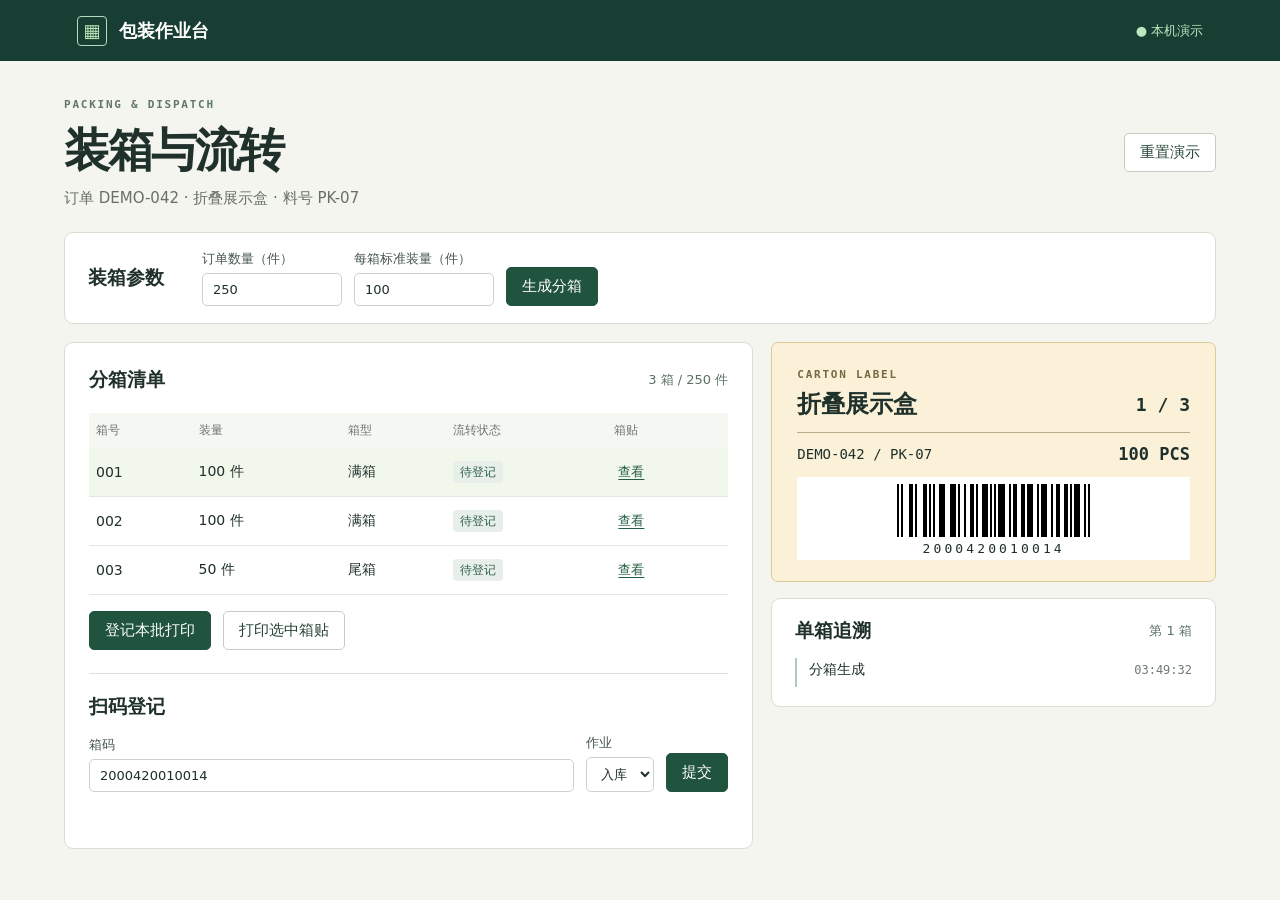
==== projects/carton-label/index.html @ 244f95e0 "Publish three runnable project demonstrations with synthetic data" ====
<!doctype html>
<html lang="zh-CN">
<head>
<meta charset="utf-8"><meta name="viewport" content="width=device-width,initial-scale=1">
<title>装箱与流转工作台</title><link rel="stylesheet" href="style.css">
<script defer src="demo.js"></script>
</head>
<body>
<header><div class="brand"><span class="mark" aria-hidden="true">▦</span> 包装作业台</div><span class="local">● 本机演示</span></header>
<main>
<div class="headline"><div><p class="eyebrow">PACKING &amp; DISPATCH</p><h1>装箱与流转</h1><p class="note">订单 DEMO-042 · 折叠展示盒 · 料号 PK-07</p></div><button class="plain" id="reset">重置演示</button></div>
<section class="setup"><h2>装箱参数</h2><form id="split"><label>订单数量（件）<input id="qty" type="number" min="1" max="99999" required value="250"></label><label>每箱标准装量（件）<input id="capacity" type="number" min="1" max="99999" required value="100"></label><button class="primary">生成分箱</button></form></section>
<div class="work"><section class="panel"><div class="section-head"><h2>分箱清单</h2><span class="count" id="total"></span></div>
<div class="table-scroll"><table><thead><tr><th>箱号</th><th>装量</th><th>箱型</th><th>流转状态</th><th>箱贴</th></tr></thead><tbody id="rows"></tbody></table></div>
<div class="action"><button id="register" class="primary">登记本批打印</button><button id="paper" class="plain">打印选中箱贴</button></div>
<div class="scanner"><h2>扫码登记</h2><form id="scan"><label>箱码<input id="code" inputmode="numeric" placeholder="扫描或粘贴 13 位箱码" autocomplete="off" required></label><label>作业<select id="operation"><option value="in">入库</option><option value="out">出库</option><option value="lookup">追溯</option></select></label><button class="primary">提交</button></form></div>
<p id="message" aria-live="polite"></p>
</section>
<aside><section class="paper" aria-label="当前箱贴"><span class="paper-kicker">CARTON LABEL</span><div class="paper-head"><h2>折叠展示盒</h2><strong id="position"></strong></div><div class="paper-mid"><span>DEMO-042 / PK-07</span><b id="units"></b></div><div id="barcode"></div><div id="digits"></div></section>
<section class="timeline"><div class="section-head"><h2>单箱追溯</h2><span id="selected-box" class="count"></span></div><ol id="events"></ol></section></aside></div>
</main></body></html>
---- projects/carton-label/style.css ----
:root{font-family:"PingFang SC","Microsoft YaHei",system-ui,sans-serif;color:#20312c;background:#f5f5ef;font-size:15px}
*{box-sizing:border-box}body{margin:0}header{background:#183e34;color:white;display:flex;justify-content:space-between;align-items:center;padding:0 max(6vw,24px);height:61px}.brand{font-weight:700;font-size:18px;display:flex;align-items:center;gap:12px}.mark{display:grid;place-items:center;border:1px solid #b6d9c0;border-radius:4px;color:#bbe6b8;width:30px;height:30px}.local{font-size:13px;color:#bde7c0}main{max-width:1280px;padding:36px 5vw 45px;margin:auto}.headline,.section-head,.paper-head,.paper-mid,.action{display:flex;align-items:center;justify-content:space-between;gap:12px}.headline{margin-bottom:24px}.eyebrow,.paper-kicker{font:600 11px/1.5 ui-monospace,monospace;letter-spacing:.16em;color:#60776a}.eyebrow{margin:0 0 6px}h1{font-size:clamp(30px,4vw,46px);letter-spacing:-.05em;margin:0}h2{margin:0;font-size:19px}.note{color:#657068;margin:7px 0 0}
.setup,.panel,.timeline{background:#fff;border:1px solid #d8ded2;border-radius:9px}.setup{display:flex;align-items:center;gap:38px;padding:17px 23px;margin-bottom:18px}.setup form,#scan{display:flex;align-items:flex-end;gap:12px}label{display:grid;gap:5px;font-size:13px;color:#47564e}button,input,select{font:inherit}button{cursor:pointer;border-radius:5px;padding:9px 15px;border:1px solid #c3cec3}button:disabled{cursor:default;opacity:.5}.primary{background:#20543f;color:white;border-color:#20543f}.plain{background:white;color:#274435}.setup input{width:140px}input,select{background:white;border:1px solid #cbd4ca;color:#1d3028;border-radius:5px;padding:8px 10px;min-width:0}.work{display:grid;grid-template-columns:1.55fr 1fr;gap:18px;align-items:start}.panel{padding:24px}.count{color:#5c7163;font-size:13px}.table-scroll{overflow:auto}table{width:100%;border-collapse:collapse;margin:20px 0 16px;white-space:nowrap;text-align:left;font-size:14px}th{font-weight:500;color:#6c786f;font-size:12px;padding:9px 7px;background:#f5f7f2}td{padding:12px 7px;border-bottom:1px solid #e3e8de}.selected{background:#f2f7ec}.tag{font-size:12px;background:#e8eee9;padding:4px 7px;border-radius:4px;color:#2d624b}.link{color:#235e42;background:none;border:0;padding:3px 4px;font-size:13px;text-decoration:underline;text-underline-offset:3px}.action{justify-content:flex-start}.scanner{margin-top:23px;border-top:1px solid #dce1d9;padding-top:20px}.scanner h2{margin-bottom:14px}#scan label:first-child{flex:1}#message{font-size:13px;color:#275640;margin:13px 0 0;min-height:19px}#message.error{color:#a43824}.paper{padding:21px 25px;background:#faf1d8;border:1px solid #dccb96;border-radius:7px}.paper-kicker{color:#746a42}.paper-head{margin:5px 0 12px}.paper-head h2{font-size:24px}.paper-head strong{font:600 18px ui-monospace,monospace}.paper-mid{border-top:1px solid #b7aa86;padding-top:11px;font:14px ui-monospace,monospace}.paper-mid b{font-size:17px}#barcode{background:white;margin-top:13px;padding:7px 6px 0;text-align:center}#barcode svg{display:block;width:100%;height:53px}#digits{background:white;text-align:center;font:13px ui-monospace,monospace;letter-spacing:.24em;padding:4px}.timeline{margin-top:16px;padding:19px 23px}ol{margin:14px 0 0;padding:0;list-style:none}li{display:flex;justify-content:space-between;align-items:center;border-left:2px solid #b3c8b8;padding:3px 0 8px 12px;font-size:14px}time{color:#6d7b72;font:12px ui-monospace,monospace}button:focus-visible,input:focus-visible,select:focus-visible{outline:3px solid #80ad9a;outline-offset:2px}
@media(max-width:820px){.work{grid-template-columns:1fr}.setup{align-items:start;flex-direction:column;gap:12px}main{padding:22px 14px}.setup form,#scan{flex-wrap:wrap}.setup input{width:110px}.panel{padding:16px}.headline{align-items:start}.action{flex-wrap:wrap}}
@media print{body,main,.work,aside{display:block;background:white;padding:0;margin:0}.headline,header,.setup,.panel,.timeline{display:none}.paper{width:80mm;margin:0;border:1px solid black;border-radius:0;color:black;background:white;break-inside:avoid}.paper h2{font-size:18px}#barcode svg{height:16mm}@page{margin:8mm}}
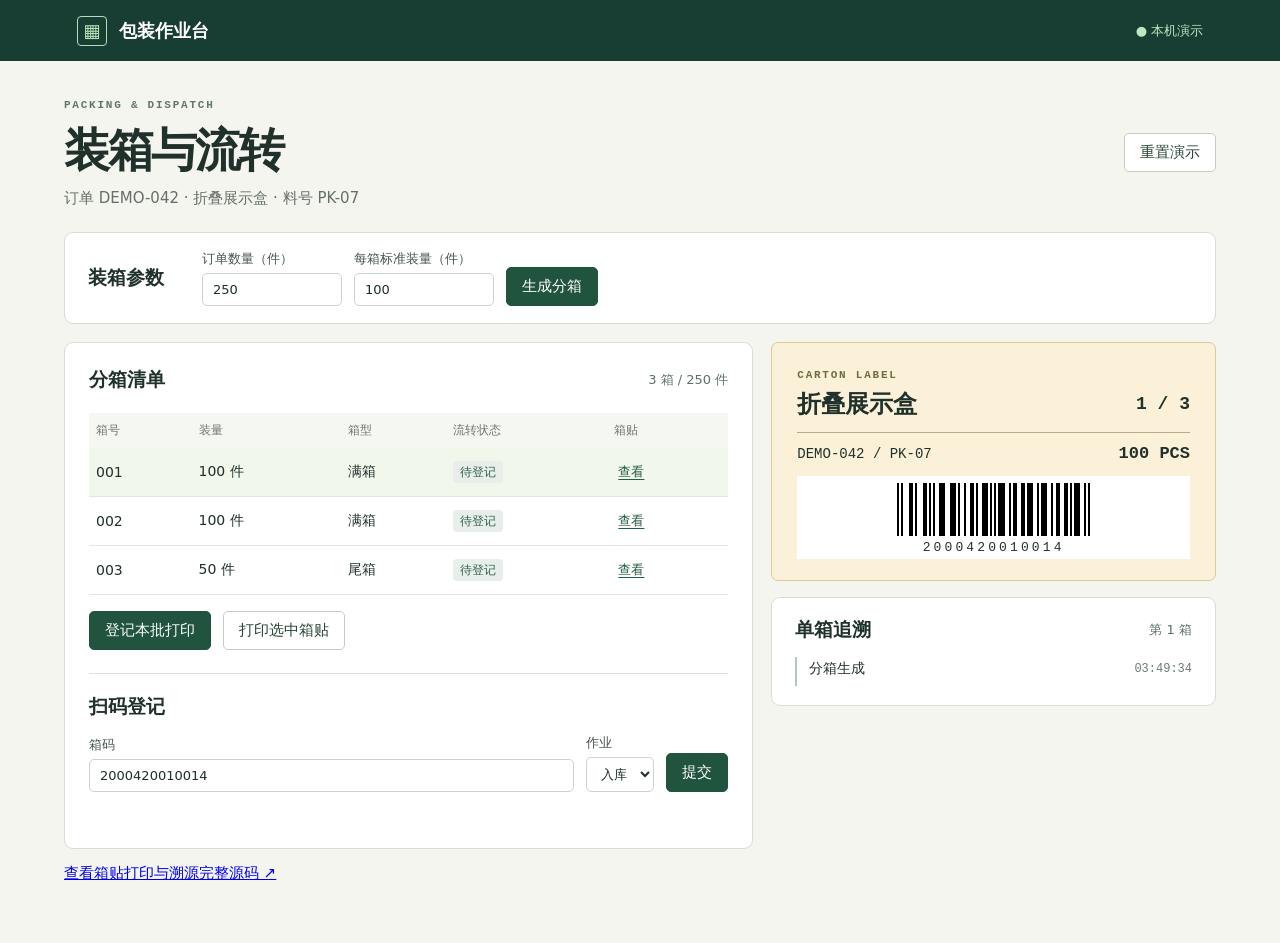
==== commit f39e3554: "Publish complete source snapshots for all three projects alongside existing demos" ====
--- a/projects/carton-label/index.html
+++ b/projects/carton-label/index.html
@@ -18,4 +18,4 @@
 </section>
 <aside><section class="paper" aria-label="当前箱贴"><span class="paper-kicker">CARTON LABEL</span><div class="paper-head"><h2>折叠展示盒</h2><strong id="position"></strong></div><div class="paper-mid"><span>DEMO-042 / PK-07</span><b id="units"></b></div><div id="barcode"></div><div id="digits"></div></section>
 <section class="timeline"><div class="section-head"><h2>单箱追溯</h2><span id="selected-box" class="count"></span></div><ol id="events"></ol></section></aside></div>
-</main></body></html>
+<p class="source-link"><a href="https://github.com/wangzhanyu405-pixel/wangzhanyu405-pixel/tree/main/source/carton-label-platform">查看箱贴打印与溯源完整源码 ↗</a></p></main></body></html>
